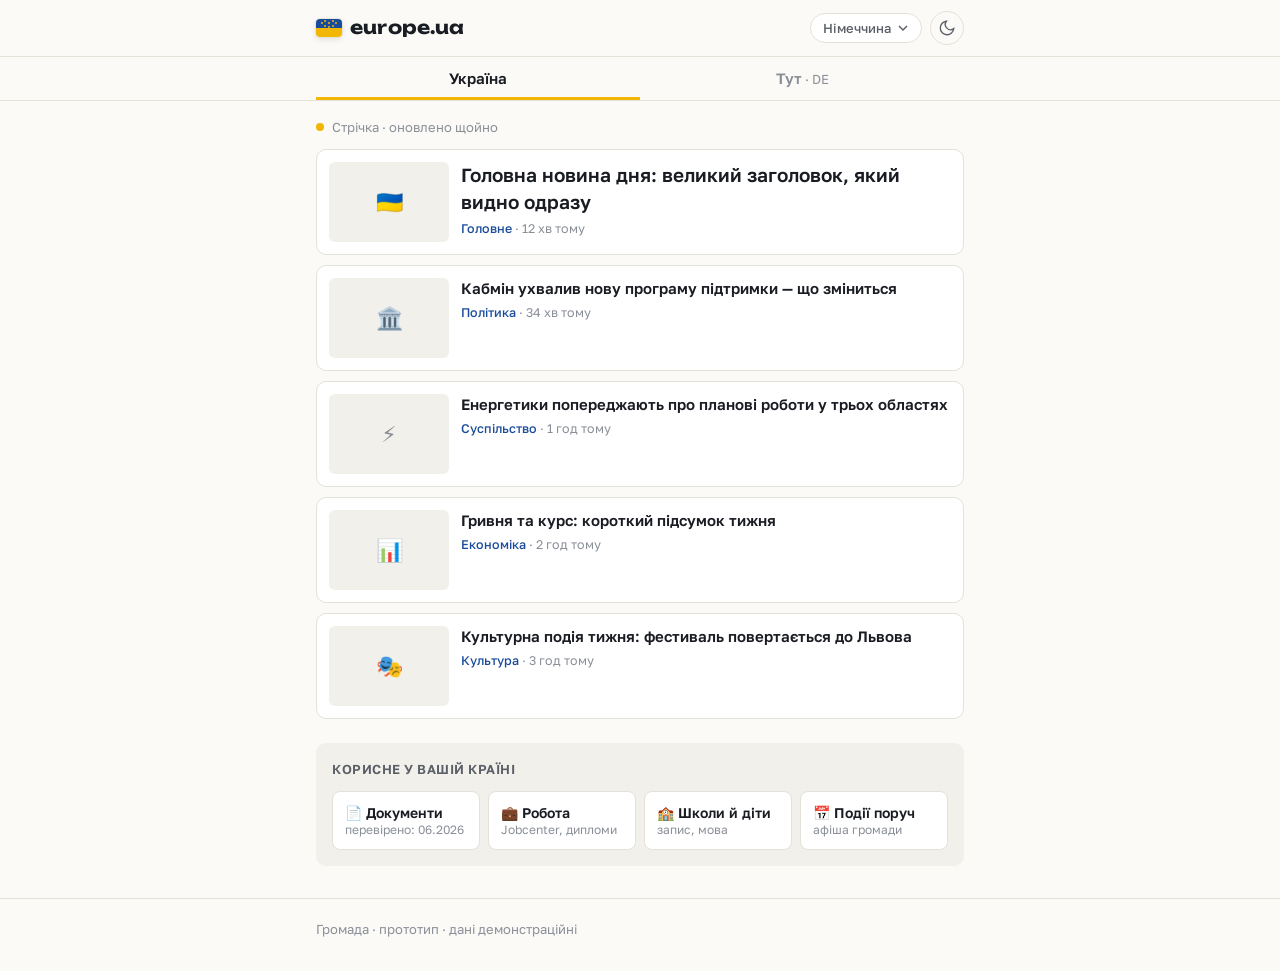
==== index.html @ 648a14a0 "Initial commit: static site prototype + WordPress theme Adds the europe.ua static prototype (index.h" ====
<!DOCTYPE html>
<html lang="uk">
<head>
  <meta http-equiv="Content-Type" content="text/html; charset=utf-8">
  <meta charset="utf-8">
  <meta name="viewport" content="width=device-width, initial-scale=1.0">
  <meta name="description" content="Новини з України та практичні гіди для українців у Європі">
  <title>europe.ua — новини та життя в Європі</title>
  <link rel="preconnect" href="https://fonts.googleapis.com">
  <link rel="preconnect" href="https://fonts.gstatic.com" crossorigin>
  <link href="https://fonts.googleapis.com/css2?family=Unbounded:wght@500;700&family=Golos+Text:wght@400;500;600&display=swap" rel="stylesheet">
  <link rel="stylesheet" href="styles.css">
</head>
<body>

  <header class="header">
    <div class="container header__inner">
      <a href="#" class="logo">
        <span class="logo__mark" aria-hidden="true"></span>
        europe.ua
      </a>
      <div class="header__controls">
        <button class="country-btn" id="countryBtn" aria-haspopup="listbox" aria-expanded="false">
          <span id="countryLabel">Німеччина</span>
          <svg width="12" height="12" viewBox="0 0 12 12" aria-hidden="true"><path d="M2 4l4 4 4-4" fill="none" stroke="currentColor" stroke-width="1.5"/></svg>
        </button>
        <button class="theme-btn" id="themeBtn" aria-label="Перемкнути тему">
          <svg width="18" height="18" viewBox="0 0 24 24" fill="none" stroke="currentColor" stroke-width="1.8" aria-hidden="true">
            <path class="icon-moon" d="M21 12.8A9 9 0 1 1 11.2 3 7 7 0 0 0 21 12.8z"/>
          </svg>
        </button>
      </div>
      <ul class="country-menu" id="countryMenu" role="listbox" hidden>
        <li role="option" data-country="de">Німеччина</li>
        <li role="option" data-country="pl">Польща</li>
        <li role="option" data-country="eu">Інша країна ЄС</li>
      </ul>
    </div>
  </header>

  <nav class="tabs" aria-label="Основні розділи">
    <div class="container tabs__inner">
      <button class="tab is-active" data-tab="ukraine">Україна</button>
      <button class="tab" data-tab="here">Тут<span class="tab__hint" id="hereHint"> · DE</span></button>
    </div>
  </nav>

  <main class="container">

    <!-- Таб «Україна»: спільна стрічка для всіх країн -->
    <section id="view-ukraine" class="view">
      <div class="feed-meta">
        <span class="live-dot" aria-hidden="true"></span>
        Стрічка · оновлено щойно
      </div>
      <div id="ukraineFeed" class="feed"></div>

      <div class="bridge" id="bridgeCard">
        <p class="bridge__title">Корисне у вашій країні</p>
        <div class="bridge__grid" id="bridgeGrid"></div>
      </div>
    </section>

    <!-- Таб «Тут»: країновий хаб -->
    <section id="view-here" class="view" hidden>
      <div id="hubIntro" class="hub-intro"></div>
      <div id="hubGuides" class="guides"></div>
      <h2 class="section-title" id="hubNewsTitle">Місцеві новини</h2>
      <div id="hubFeed" class="feed"></div>
    </section>

  </main>

  <footer class="footer">
    <div class="container">
      <p>Громада · прототип · дані демонстраційні</p>
    </div>
  </footer>

  <script src="app.js" charset="utf-8"></script>
</body>
</html>
---- styles.css ----
﻿@charset "UTF-8";
/* ==========================================================
   Громада — прототип медиа для українців у Європі
   Mobile-first. Світла/темна тема через data-theme на <html>.
   ========================================================== */

:root {
  --bg: #FBFAF7;
  --surface: #FFFFFF;
  --surface-2: #F2F0EA;
  --text: #191C22;
  --text-2: #5B6068;
  --text-3: #8A8F98;
  --border: #E4E1D8;
  --accent: #1B4C9C;        /* глибокий синій — основний акцент */
  --accent-soft: #E8EFFA;
  --signal: #F2B705;        /* жовтий — тільки як сигнал: live, активний таб */
  --danger: #B3382C;
  --radius: 10px;
  --font-display: "Unbounded", system-ui, sans-serif;
  --font-body: "Golos Text", system-ui, -apple-system, sans-serif;
}

html[data-theme="dark"] {
  --bg: #14161B;
  --surface: #1C1F26;
  --surface-2: #23262E;
  --text: #EDEDE9;
  --text-2: #A7ABB3;
  --text-3: #767B84;
  --border: #2C3039;
  --accent: #7FA8E8;
  --accent-soft: #1E2A40;
  --signal: #E8B93B;
  --danger: #D9695E;
}

* { box-sizing: border-box; margin: 0; padding: 0; }

html { -webkit-text-size-adjust: 100%; }

body {
  font-family: var(--font-body);
  font-size: 16px;
  line-height: 1.55;
  background: var(--bg);
  color: var(--text);
}

.container {
  width: 100%;
  max-width: 680px;
  margin: 0 auto;
  padding: 0 16px;
}

/* ---------- Шапка ---------- */

.header {
  position: sticky;
  top: 0;
  z-index: 20;
  background: var(--bg);
  border-bottom: 1px solid var(--border);
}

.header__inner {
  position: relative;
  display: flex;
  align-items: center;
  justify-content: space-between;
  height: 56px;
}

.logo {
  font-family: var(--font-display);
  font-weight: 700;
  font-size: 18px;
  letter-spacing: 0.01em;
  color: var(--text);
  text-decoration: none;
  display: inline-flex;
  align-items: center;
  gap: 8px;
}

.logo__mark {
  position: relative;
  width: 26px;
  height: 18px;
  border-radius: 4px;
  overflow: hidden;
  background: linear-gradient(180deg, #1b4c9c 0 50%, #f2b705 50% 100%);
  box-shadow: 0 0 0 1px color-mix(in srgb, var(--border) 70%, transparent), 0 2px 6px rgba(0, 0, 0, 0.12);
}

.logo__mark::before {
  content: "";
  position: absolute;
  top: 3px;
  left: 50%;
  width: 2px;
  height: 2px;
  border-radius: 50%;
  background: #f2b705;
  transform: translateX(-50%);
  box-shadow:
    -7px 0 #f2b705,
    -4px 3px #f2b705,
    0 4px #f2b705,
    4px 3px #f2b705,
    7px 0 #f2b705,
    -4px -2px #f2b705,
    4px -2px #f2b705;
}

.header__controls {
  display: flex;
  align-items: center;
  gap: 8px;
}

.country-btn {
  display: inline-flex;
  align-items: center;
  gap: 6px;
  font: 500 13px var(--font-body);
  color: var(--text-2);
  background: var(--surface);
  border: 1px solid var(--border);
  border-radius: 999px;
  padding: 6px 12px;
  cursor: pointer;
}

.country-btn:hover { border-color: var(--text-3); }

.theme-btn {
  display: inline-flex;
  align-items: center;
  justify-content: center;
  width: 34px;
  height: 34px;
  color: var(--text-2);
  background: none;
  border: 1px solid var(--border);
  border-radius: 999px;
  cursor: pointer;
}

.country-menu {
  position: absolute;
  top: 52px;
  right: 16px;
  min-width: 180px;
  list-style: none;
  background: var(--surface);
  border: 1px solid var(--border);
  border-radius: var(--radius);
  box-shadow: 0 8px 24px rgba(0,0,0,0.10);
  overflow: hidden;
  z-index: 30;
}

.country-menu li {
  padding: 11px 16px;
  font-size: 14px;
  cursor: pointer;
}

.country-menu li:hover { background: var(--surface-2); }
.country-menu li[aria-selected="true"] { color: var(--accent); font-weight: 600; }

/* ---------- Таби ---------- */

.tabs {
  position: sticky;
  top: 56px;
  z-index: 19;
  background: var(--bg);
  border-bottom: 1px solid var(--border);
}

.tabs__inner { display: flex; }

.tab {
  flex: 1;
  padding: 12px 0 10px;
  font: 600 15px var(--font-body);
  color: var(--text-3);
  background: none;
  border: none;
  border-bottom: 3px solid transparent;
  cursor: pointer;
}

.tab.is-active {
  color: var(--text);
  border-bottom-color: var(--signal);
}

.tab__hint { font-weight: 400; color: var(--text-3); font-size: 13px; }

/* ---------- Стрічка новин ---------- */

.view { padding: 16px 0 32px; }

.feed-meta {
  display: flex;
  align-items: center;
  gap: 8px;
  font-size: 13px;
  color: var(--text-3);
  margin-bottom: 12px;
}

.live-dot {
  width: 8px;
  height: 8px;
  border-radius: 50%;
  background: var(--signal);
  animation: pulse 2s infinite;
}

@keyframes pulse {
  0%, 100% { opacity: 1; }
  50% { opacity: 0.35; }
}

@media (prefers-reduced-motion: reduce) {
  .live-dot { animation: none; }
}

.feed { display: flex; flex-direction: column; gap: 10px; }

.card {
  display: flex;
  gap: 12px;
  background: var(--surface);
  border: 1px solid var(--border);
  border-radius: var(--radius);
  padding: 12px;
  text-decoration: none;
  color: inherit;
}

.card:hover { border-color: var(--text-3); }

.card__img {
  flex-shrink: 0;
  width: 84px;
  height: 64px;
  border-radius: 6px;
  background: var(--surface-2);
  display: flex;
  align-items: center;
  justify-content: center;
  color: var(--text-3);
  font-size: 22px;
}

.card__title {
  font-size: 15px;
  font-weight: 600;
  line-height: 1.4;
  margin-bottom: 4px;
}

.card--major .card__title { font-size: 17px; }

.card__meta { font-size: 12.5px; color: var(--text-3); }

.card__tag {
  color: var(--accent);
  font-weight: 500;
}

.card--urgent .card__tag { color: var(--danger); }

/* ---------- Мостик «корисне у вашій країні» ---------- */

.bridge {
  margin-top: 24px;
  background: var(--surface-2);
  border-radius: var(--radius);
  padding: 16px;
}

.bridge__title {
  font-size: 13px;
  font-weight: 600;
  color: var(--text-2);
  text-transform: uppercase;
  letter-spacing: 0.04em;
  margin-bottom: 12px;
}

.bridge__grid {
  display: grid;
  grid-template-columns: repeat(2, minmax(0, 1fr));
  gap: 8px;
}

.bridge__item {
  background: var(--surface);
  border: 1px solid var(--border);
  border-radius: 8px;
  padding: 12px;
  cursor: pointer;
  text-align: left;
  font-family: var(--font-body);
}

.bridge__item strong {
  display: block;
  font-size: 14px;
  font-weight: 600;
  color: var(--text);
}

.bridge__item span {
  font-size: 12px;
  color: var(--text-3);
}

/* ---------- Країновий хаб ---------- */

.hub-intro {
  font-family: var(--font-display);
  font-weight: 500;
  font-size: 17px;
  line-height: 1.45;
  margin-bottom: 20px;
}

.section-title {
  font-family: var(--font-display);
  font-weight: 500;
  font-size: 15px;
  margin: 28px 0 12px;
}

.guides { display: flex; flex-direction: column; gap: 10px; }

.guide {
  background: var(--surface);
  border: 1px solid var(--border);
  border-left: 3px solid var(--accent);
  border-radius: 0 var(--radius) var(--radius) 0;
  padding: 14px 16px;
  cursor: pointer;
}

.guide__title {
  font-size: 15px;
  font-weight: 600;
  margin-bottom: 4px;
}

.guide__title code {
  font-family: var(--font-body);
  color: var(--accent);
}

.guide__desc {
  font-size: 13.5px;
  color: var(--text-2);
  margin-bottom: 8px;
}

.guide__meta {
  display: flex;
  align-items: center;
  gap: 10px;
  font-size: 12px;
  color: var(--text-3);
}

.guide__badge {
  background: var(--accent-soft);
  color: var(--accent);
  border-radius: 4px;
  padding: 2px 8px;
  font-weight: 500;
}

.guide--updated .guide__badge {
  background: color-mix(in srgb, var(--signal) 18%, transparent);
  color: var(--text);
}

/* ---------- Подвал ---------- */

.footer {
  border-top: 1px solid var(--border);
  padding: 20px 0 32px;
  font-size: 13px;
  color: var(--text-3);
}

/* ---------- Десктоп ---------- */

@media (min-width: 720px) {
  .card__img { width: 120px; height: 80px; }
  .card--major .card__title { font-size: 19px; }
  .bridge__grid { grid-template-columns: repeat(4, minmax(0, 1fr)); }
}
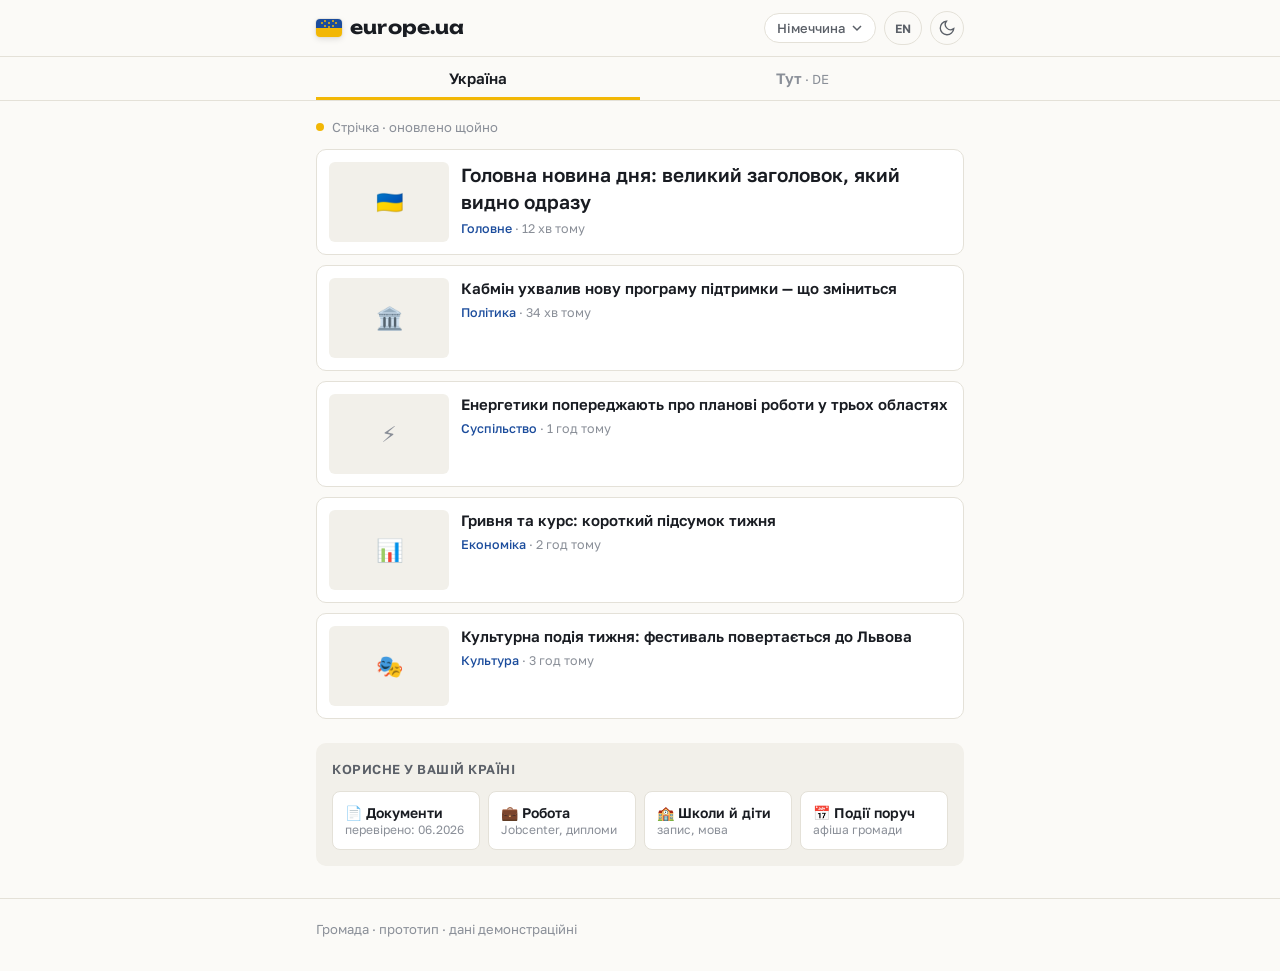
==== commit 152d7944: "Add UK/EN language toggle and 5 more country hubs Adds a language switcher (Ukrainian/English) that " ====
--- a/index.html
+++ b/index.html
@@ -24,24 +24,23 @@
           <span id="countryLabel">Німеччина</span>
           <svg width="12" height="12" viewBox="0 0 12 12" aria-hidden="true"><path d="M2 4l4 4 4-4" fill="none" stroke="currentColor" stroke-width="1.5"/></svg>
         </button>
+        <button class="lang-btn" id="langBtn" aria-label="Switch to English">
+          <span id="langLabel">EN</span>
+        </button>
         <button class="theme-btn" id="themeBtn" aria-label="Перемкнути тему">
           <svg width="18" height="18" viewBox="0 0 24 24" fill="none" stroke="currentColor" stroke-width="1.8" aria-hidden="true">
             <path class="icon-moon" d="M21 12.8A9 9 0 1 1 11.2 3 7 7 0 0 0 21 12.8z"/>
           </svg>
         </button>
       </div>
-      <ul class="country-menu" id="countryMenu" role="listbox" hidden>
-        <li role="option" data-country="de">Німеччина</li>
-        <li role="option" data-country="pl">Польща</li>
-        <li role="option" data-country="eu">Інша країна ЄС</li>
-      </ul>
+      <ul class="country-menu" id="countryMenu" role="listbox" hidden></ul>
     </div>
   </header>
 
   <nav class="tabs" aria-label="Основні розділи">
     <div class="container tabs__inner">
-      <button class="tab is-active" data-tab="ukraine">Україна</button>
-      <button class="tab" data-tab="here">Тут<span class="tab__hint" id="hereHint"> · DE</span></button>
+      <button class="tab is-active" data-tab="ukraine"><span id="tabUkraineLabel">Україна</span></button>
+      <button class="tab" data-tab="here"><span id="tabHereLabel">Тут</span><span class="tab__hint" id="hereHint"> · DE</span></button>
     </div>
   </nav>
 
@@ -51,12 +50,12 @@
     <section id="view-ukraine" class="view">
       <div class="feed-meta">
         <span class="live-dot" aria-hidden="true"></span>
-        Стрічка · оновлено щойно
+        <span id="feedMeta">Стрічка · оновлено щойно</span>
       </div>
       <div id="ukraineFeed" class="feed"></div>
 
       <div class="bridge" id="bridgeCard">
-        <p class="bridge__title">Корисне у вашій країні</p>
+        <p class="bridge__title" id="bridgeTitle">Корисне у вашій країні</p>
         <div class="bridge__grid" id="bridgeGrid"></div>
       </div>
     </section>
@@ -73,7 +72,7 @@
 
   <footer class="footer">
     <div class="container">
-      <p>Громада · прототип · дані демонстраційні</p>
+      <p id="footerText">Громада · прототип · дані демонстраційні</p>
     </div>
   </footer>
 
--- a/styles.css
+++ b/styles.css
@@ -148,6 +148,23 @@
   cursor: pointer;
 }
 
+.lang-btn {
+  display: inline-flex;
+  align-items: center;
+  justify-content: center;
+  min-width: 34px;
+  height: 34px;
+  padding: 0 10px;
+  font: 600 12px var(--font-body);
+  color: var(--text-2);
+  background: none;
+  border: 1px solid var(--border);
+  border-radius: 999px;
+  cursor: pointer;
+}
+
+.lang-btn:hover { border-color: var(--text-3); }
+
 .country-menu {
   position: absolute;
   top: 52px;
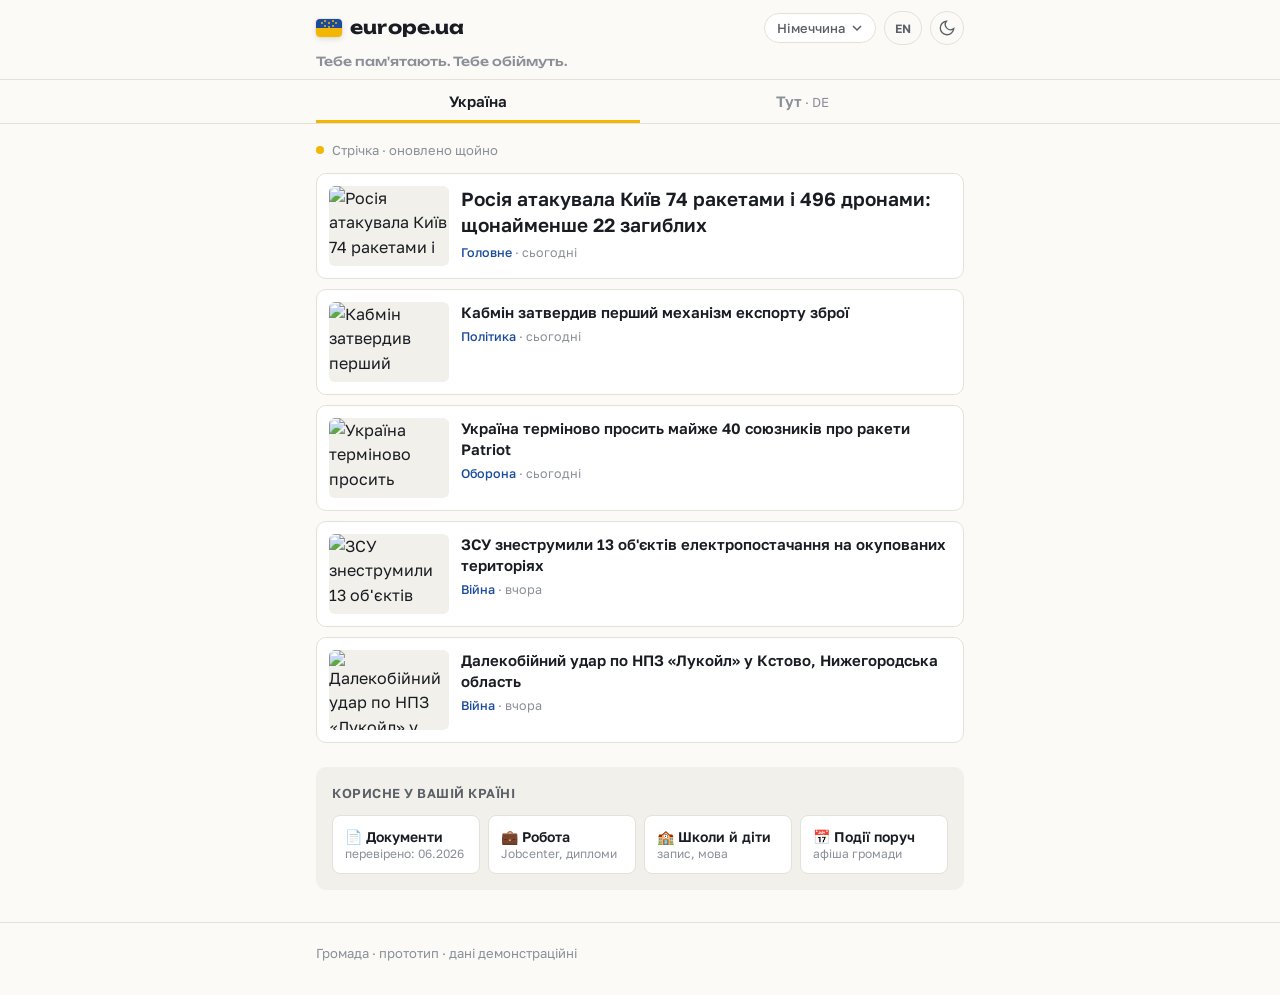
==== commit 5d7f4a51: "Add brand tagline to header: «Тебе пам'ятають. Тебе обіймуть.»" ====
--- a/index.html
+++ b/index.html
@@ -34,6 +34,9 @@
         </button>
       </div>
       <ul class="country-menu" id="countryMenu" role="listbox" hidden></ul>
+    </div>
+    <div class="container">
+      <p class="tagline" id="tagline">Тебе пам'ятають. Тебе обіймуть.</p>
     </div>
   </header>
 
--- a/styles.css
+++ b/styles.css
@@ -70,6 +70,15 @@
   align-items: center;
   justify-content: space-between;
   height: 56px;
+}
+
+.tagline {
+  font-family: var(--font-display);
+  font-weight: 500;
+  font-size: 12.5px;
+  color: var(--text-3);
+  padding-bottom: 8px;
+  margin-top: -4px;
 }
 
 .logo {
@@ -269,11 +278,14 @@
   height: 64px;
   border-radius: 6px;
   background: var(--surface-2);
-  display: flex;
-  align-items: center;
-  justify-content: center;
-  color: var(--text-3);
-  font-size: 22px;
+  overflow: hidden;
+}
+
+.card__img img {
+  width: 100%;
+  height: 100%;
+  object-fit: cover;
+  display: block;
 }
 
 .card__title {
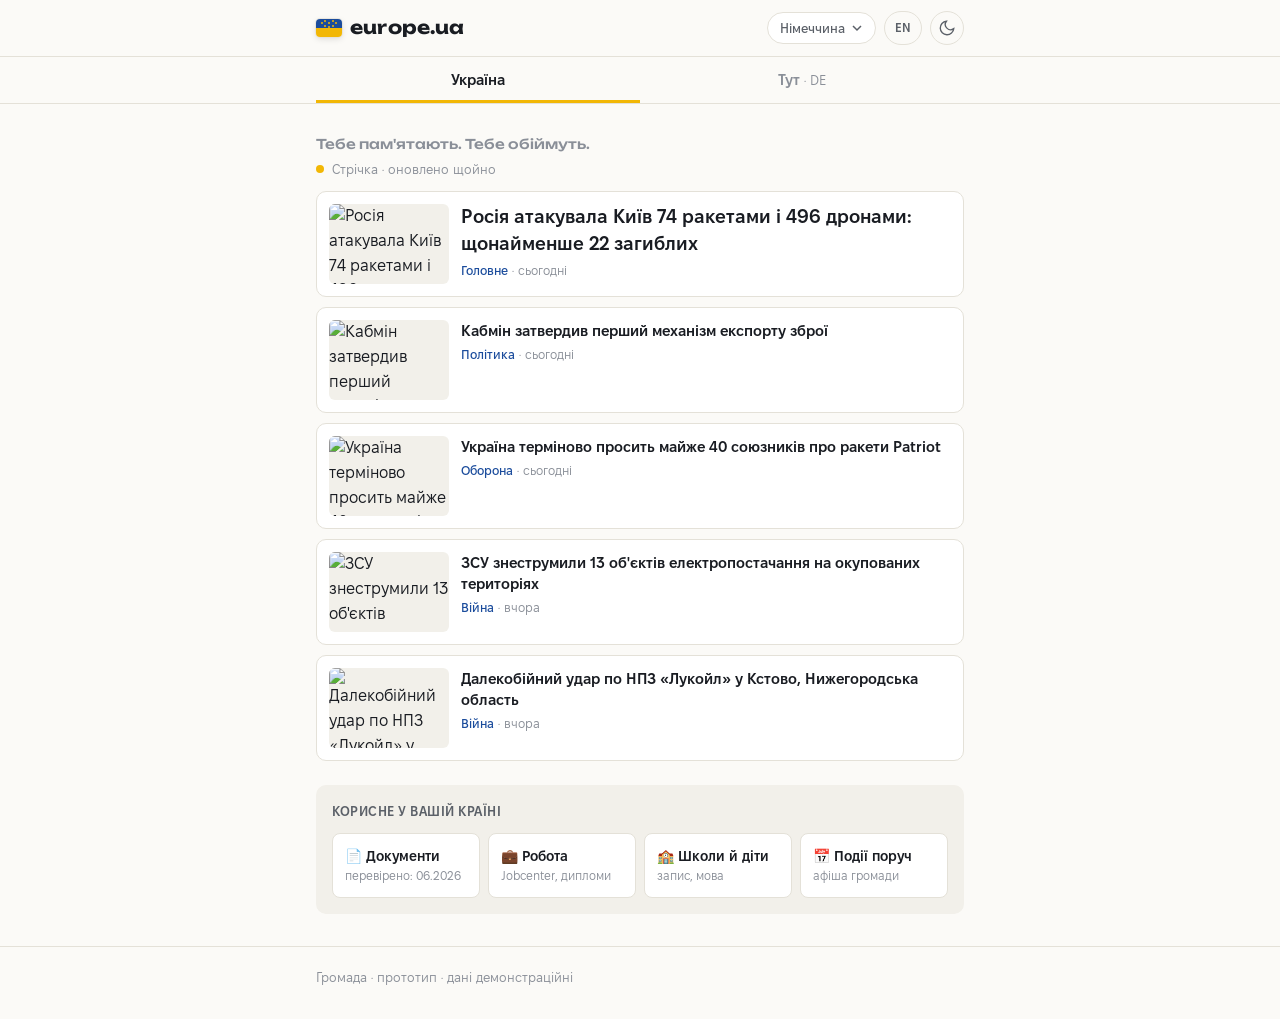
==== commit 9d3eb05b: "Move tagline under Ukraine tab, switch body font to Fixel Replaces Golos Text (ParaType, Russian fou" ====
--- a/index.html
+++ b/index.html
@@ -8,7 +8,7 @@
   <title>europe.ua — новини та життя в Європі</title>
   <link rel="preconnect" href="https://fonts.googleapis.com">
   <link rel="preconnect" href="https://fonts.gstatic.com" crossorigin>
-  <link href="https://fonts.googleapis.com/css2?family=Unbounded:wght@500;700&family=Golos+Text:wght@400;500;600&display=swap" rel="stylesheet">
+  <link href="https://fonts.googleapis.com/css2?family=Unbounded:wght@500;700&display=swap" rel="stylesheet">
   <link rel="stylesheet" href="styles.css">
 </head>
 <body>
@@ -35,9 +35,6 @@
       </div>
       <ul class="country-menu" id="countryMenu" role="listbox" hidden></ul>
     </div>
-    <div class="container">
-      <p class="tagline" id="tagline">Тебе пам'ятають. Тебе обіймуть.</p>
-    </div>
   </header>
 
   <nav class="tabs" aria-label="Основні розділи">
@@ -51,6 +48,7 @@
 
     <!-- Таб «Україна»: спільна стрічка для всіх країн -->
     <section id="view-ukraine" class="view">
+      <p class="tagline" id="tagline">Тебе пам'ятають. Тебе обіймуть.</p>
       <div class="feed-meta">
         <span class="live-dot" aria-hidden="true"></span>
         <span id="feedMeta">Стрічка · оновлено щойно</span>
--- a/styles.css
+++ b/styles.css
@@ -3,6 +3,29 @@
    Громада — прототип медиа для українців у Європі
    Mobile-first. Світла/темна тема через data-theme на <html>.
    ========================================================== */
+
+/* Fixel — шрифт від MacPaw (Україна), SIL OFL 1.1, див. fonts/NOTICE.txt */
+@font-face {
+  font-family: "Fixel Text";
+  src: url("fonts/FixelText-Regular.woff2") format("woff2");
+  font-weight: 400;
+  font-style: normal;
+  font-display: swap;
+}
+@font-face {
+  font-family: "Fixel Text";
+  src: url("fonts/FixelText-Medium.woff2") format("woff2");
+  font-weight: 500;
+  font-style: normal;
+  font-display: swap;
+}
+@font-face {
+  font-family: "Fixel Text";
+  src: url("fonts/FixelText-SemiBold.woff2") format("woff2");
+  font-weight: 600;
+  font-style: normal;
+  font-display: swap;
+}
 
 :root {
   --bg: #FBFAF7;
@@ -18,7 +41,7 @@
   --danger: #B3382C;
   --radius: 10px;
   --font-display: "Unbounded", system-ui, sans-serif;
-  --font-body: "Golos Text", system-ui, -apple-system, sans-serif;
+  --font-body: "Fixel Text", system-ui, -apple-system, sans-serif;
 }
 
 html[data-theme="dark"] {
@@ -75,10 +98,9 @@
 .tagline {
   font-family: var(--font-display);
   font-weight: 500;
-  font-size: 12.5px;
-  color: var(--text-3);
-  padding-bottom: 8px;
-  margin-top: -4px;
+  font-size: 13.5px;
+  color: var(--text-3);
+  margin: 14px 0 4px;
 }
 
 .logo {
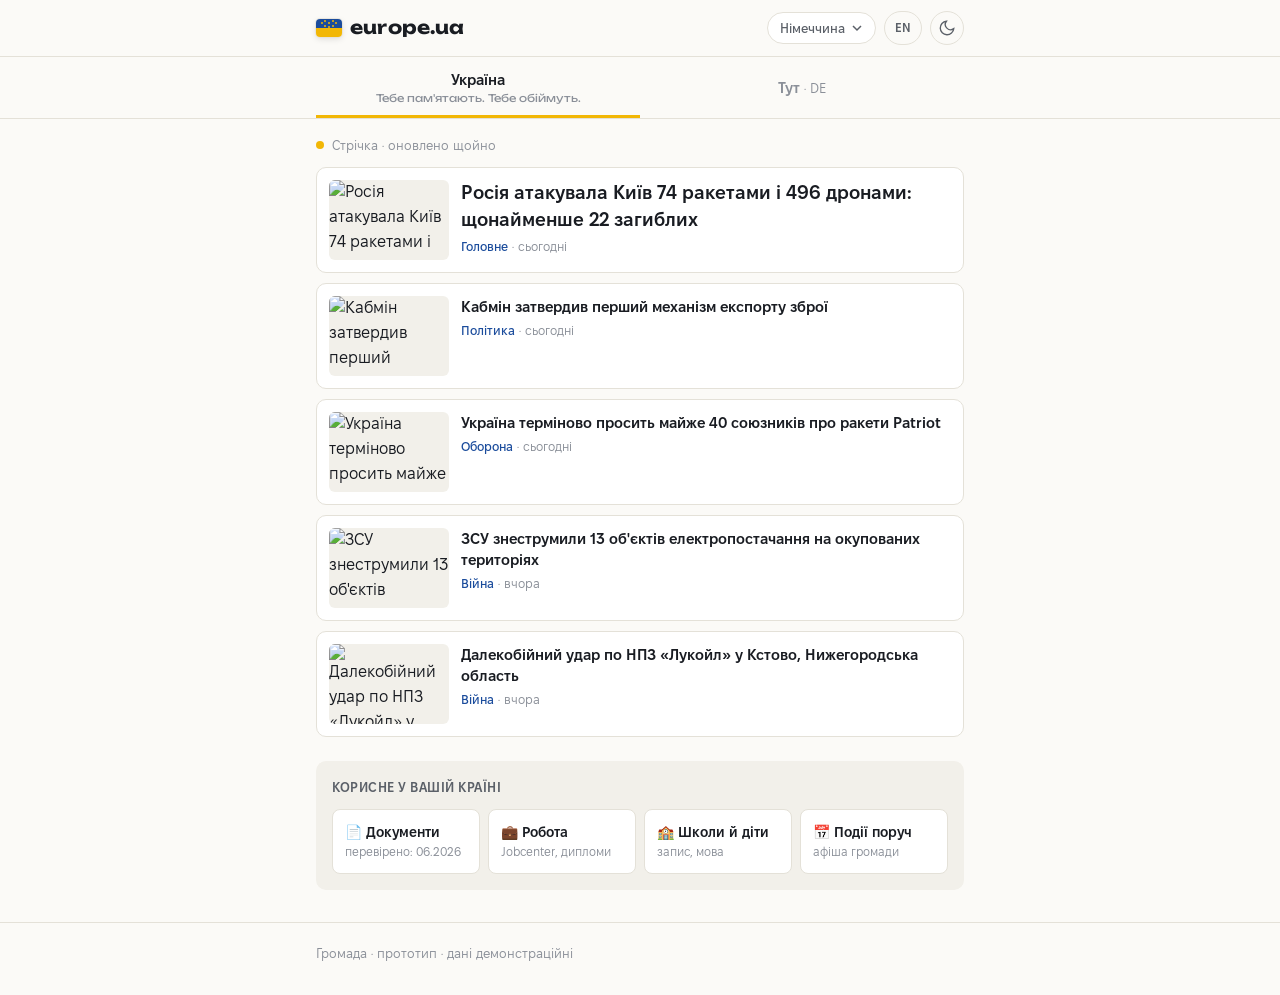
==== commit dd8d35db: "Move tagline directly under the word Україна, as second line inside the tab" ====
--- a/index.html
+++ b/index.html
@@ -39,7 +39,7 @@
 
   <nav class="tabs" aria-label="Основні розділи">
     <div class="container tabs__inner">
-      <button class="tab is-active" data-tab="ukraine"><span id="tabUkraineLabel">Україна</span></button>
+      <button class="tab is-active" data-tab="ukraine"><span id="tabUkraineLabel">Україна</span><span class="tagline" id="tagline">Тебе пам'ятають. Тебе обіймуть.</span></button>
       <button class="tab" data-tab="here"><span id="tabHereLabel">Тут</span><span class="tab__hint" id="hereHint"> · DE</span></button>
     </div>
   </nav>
@@ -48,7 +48,6 @@
 
     <!-- Таб «Україна»: спільна стрічка для всіх країн -->
     <section id="view-ukraine" class="view">
-      <p class="tagline" id="tagline">Тебе пам'ятають. Тебе обіймуть.</p>
       <div class="feed-meta">
         <span class="live-dot" aria-hidden="true"></span>
         <span id="feedMeta">Стрічка · оновлено щойно</span>
--- a/styles.css
+++ b/styles.css
@@ -96,11 +96,12 @@
 }
 
 .tagline {
+  display: block;
   font-family: var(--font-display);
-  font-weight: 500;
-  font-size: 13.5px;
-  color: var(--text-3);
-  margin: 14px 0 4px;
+  font-weight: 400;
+  font-size: 10.5px;
+  color: var(--text-3);
+  margin-top: 2px;
 }
 
 .logo {
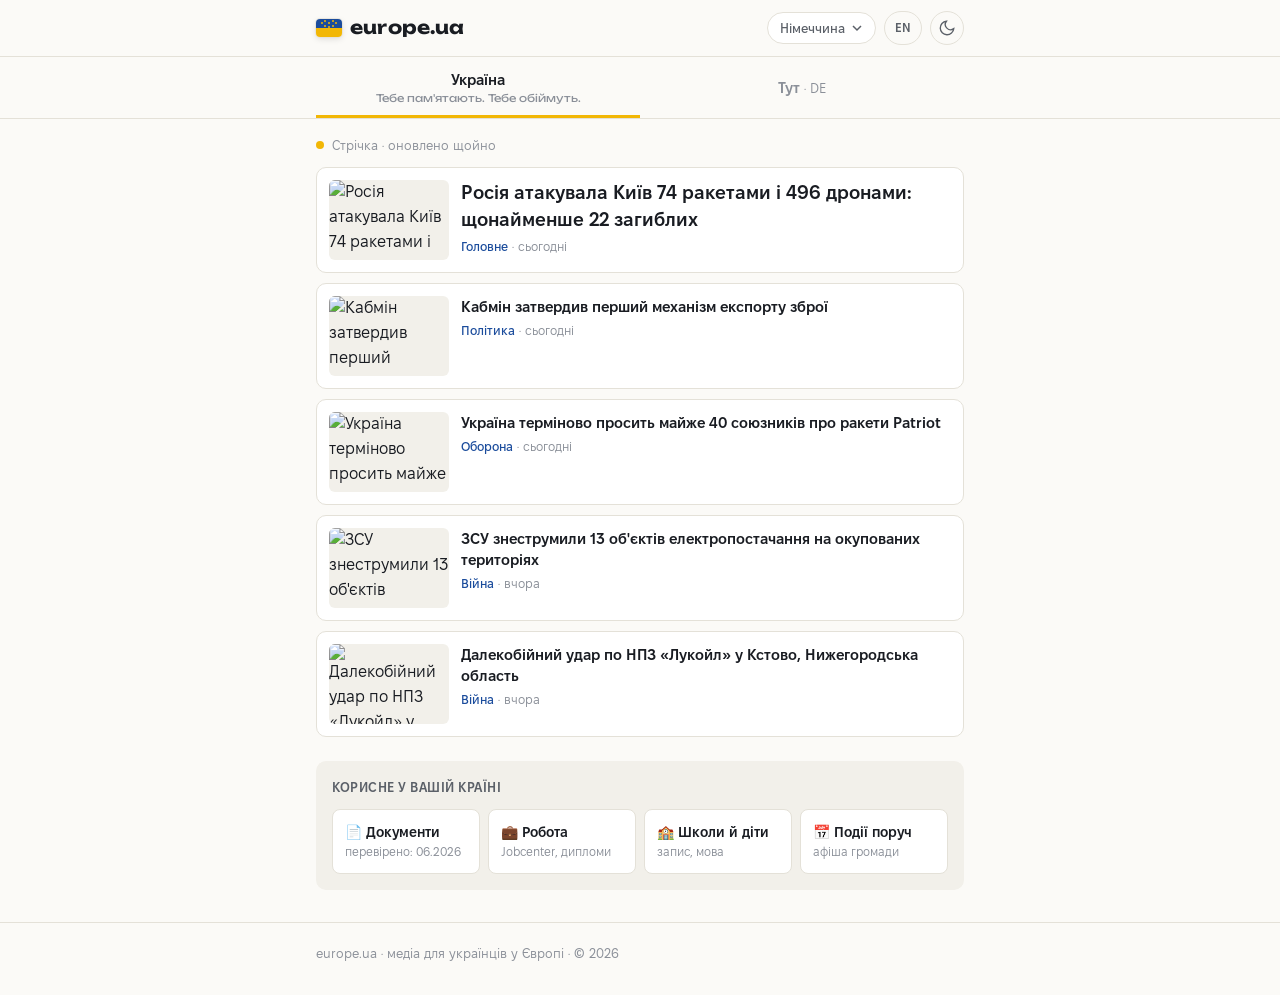
==== commit 6342d5ad: "Update footer copy: drop prototype/demo notice now that the site is live" ====
--- a/index.html
+++ b/index.html
@@ -72,7 +72,7 @@
 
   <footer class="footer">
     <div class="container">
-      <p id="footerText">Громада · прототип · дані демонстраційні</p>
+      <p id="footerText">europe.ua · медіа для українців у Європі · © 2026</p>
     </div>
   </footer>
 
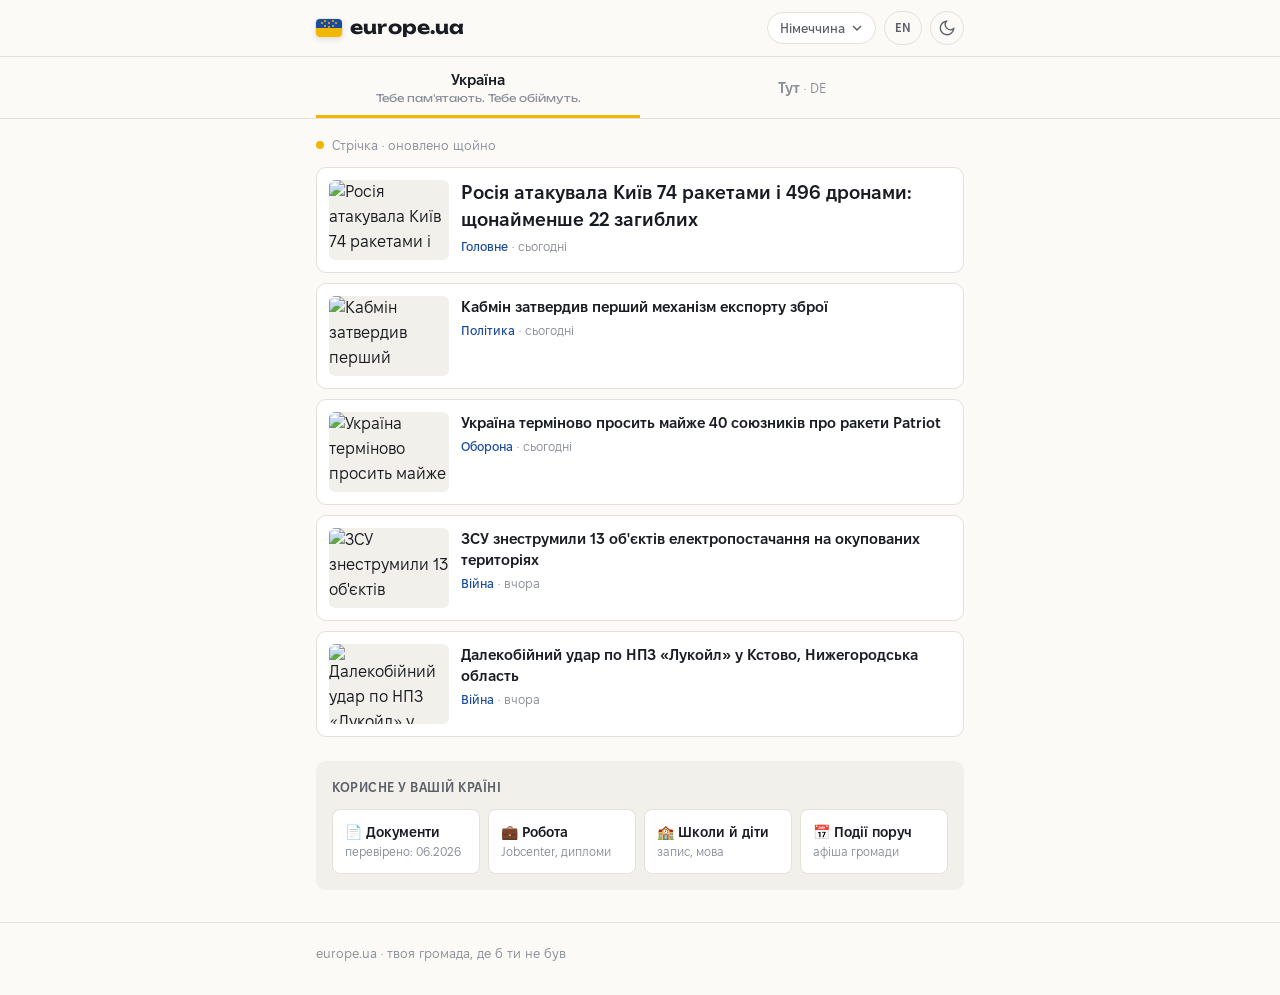
==== commit 05eaafe0: "Make footer warmer: «твоя громада, де б ти не був»" ====
--- a/index.html
+++ b/index.html
@@ -72,7 +72,7 @@
 
   <footer class="footer">
     <div class="container">
-      <p id="footerText">europe.ua · медіа для українців у Європі · © 2026</p>
+      <p id="footerText">europe.ua · твоя громада, де б ти не був</p>
     </div>
   </footer>
 
